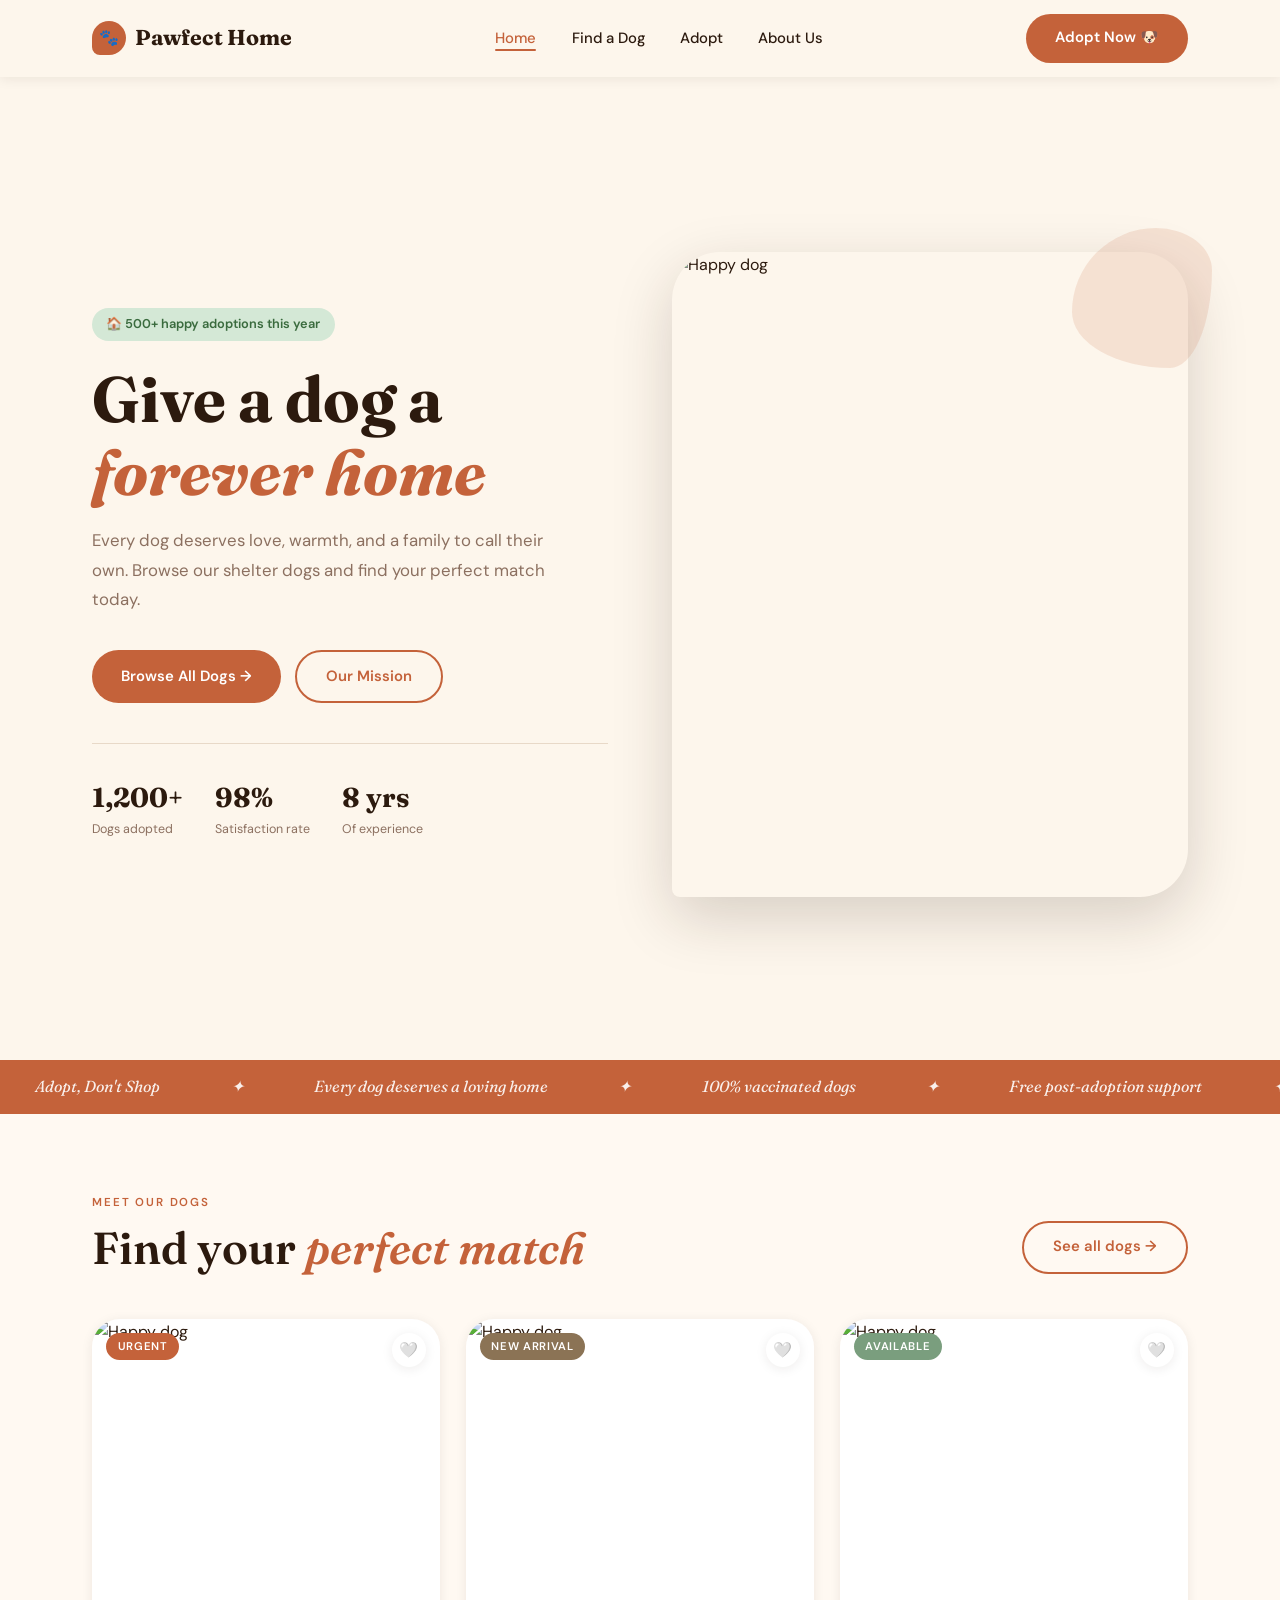
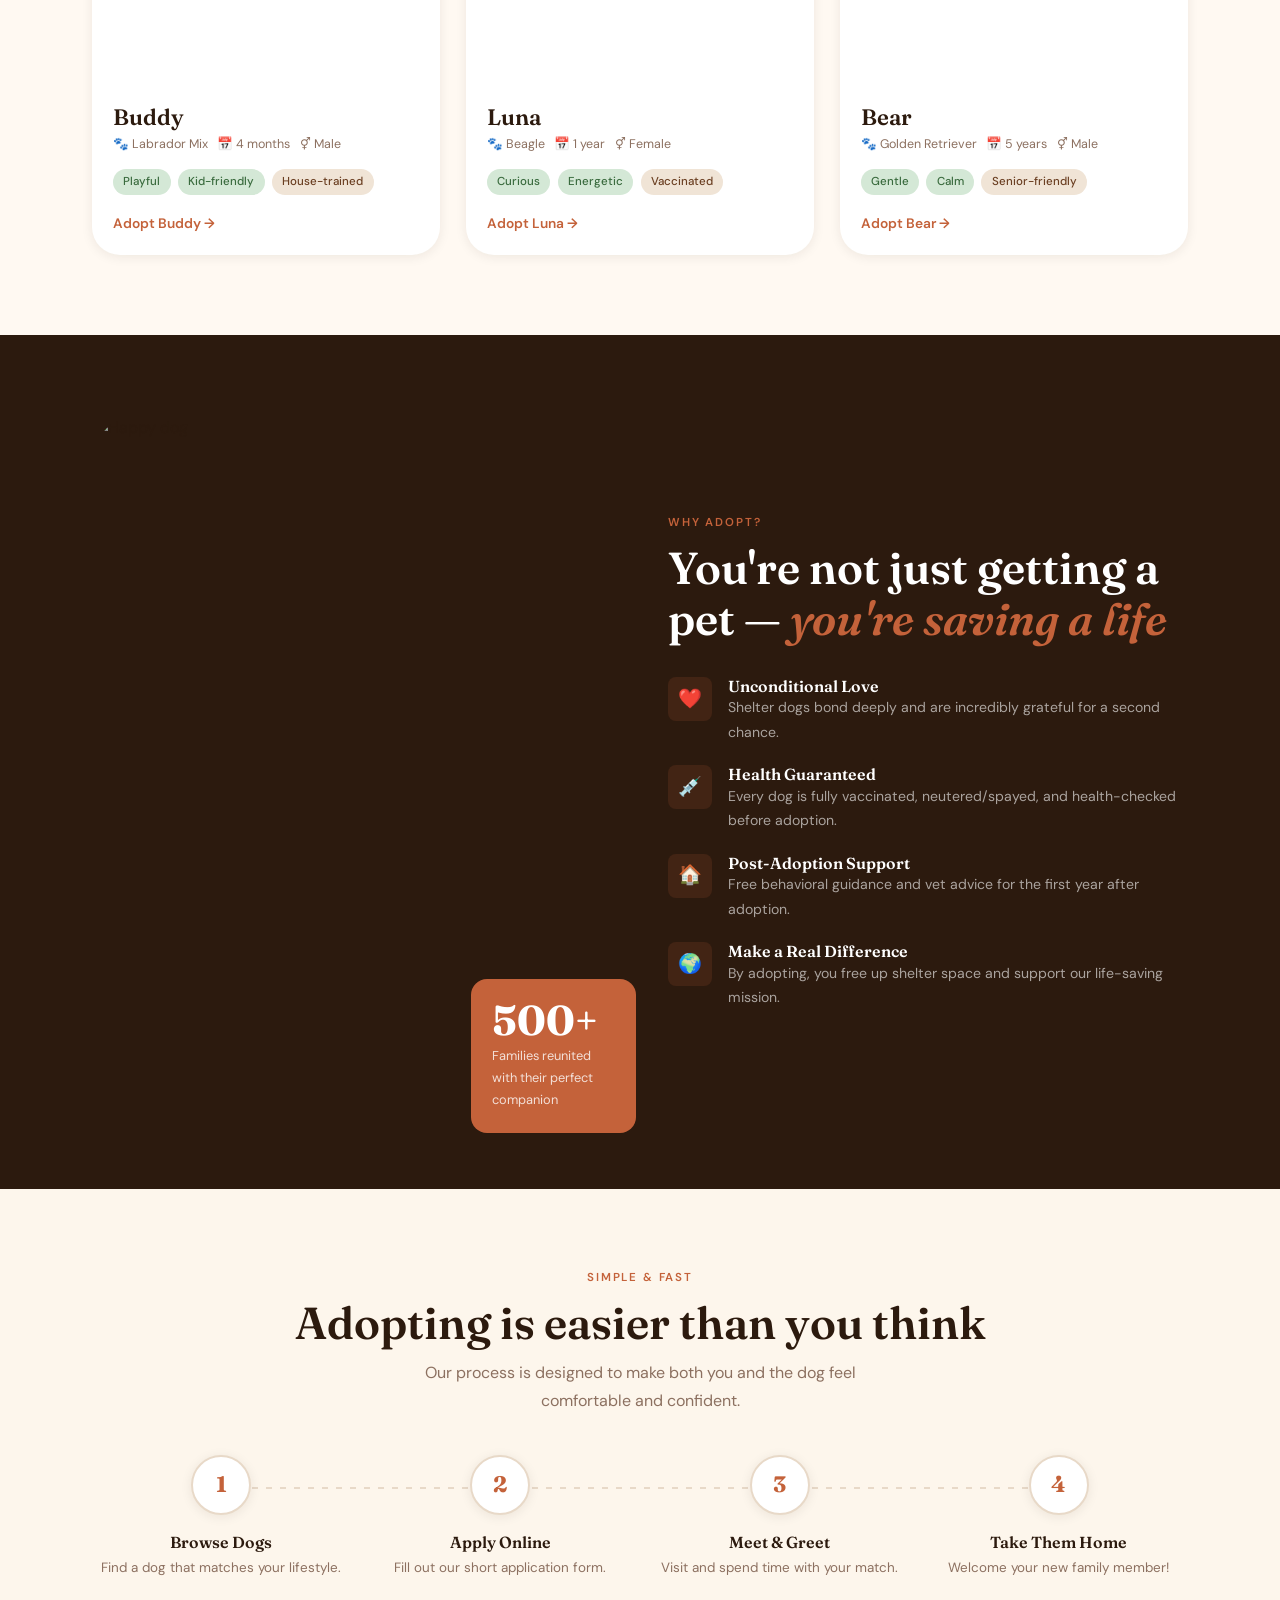
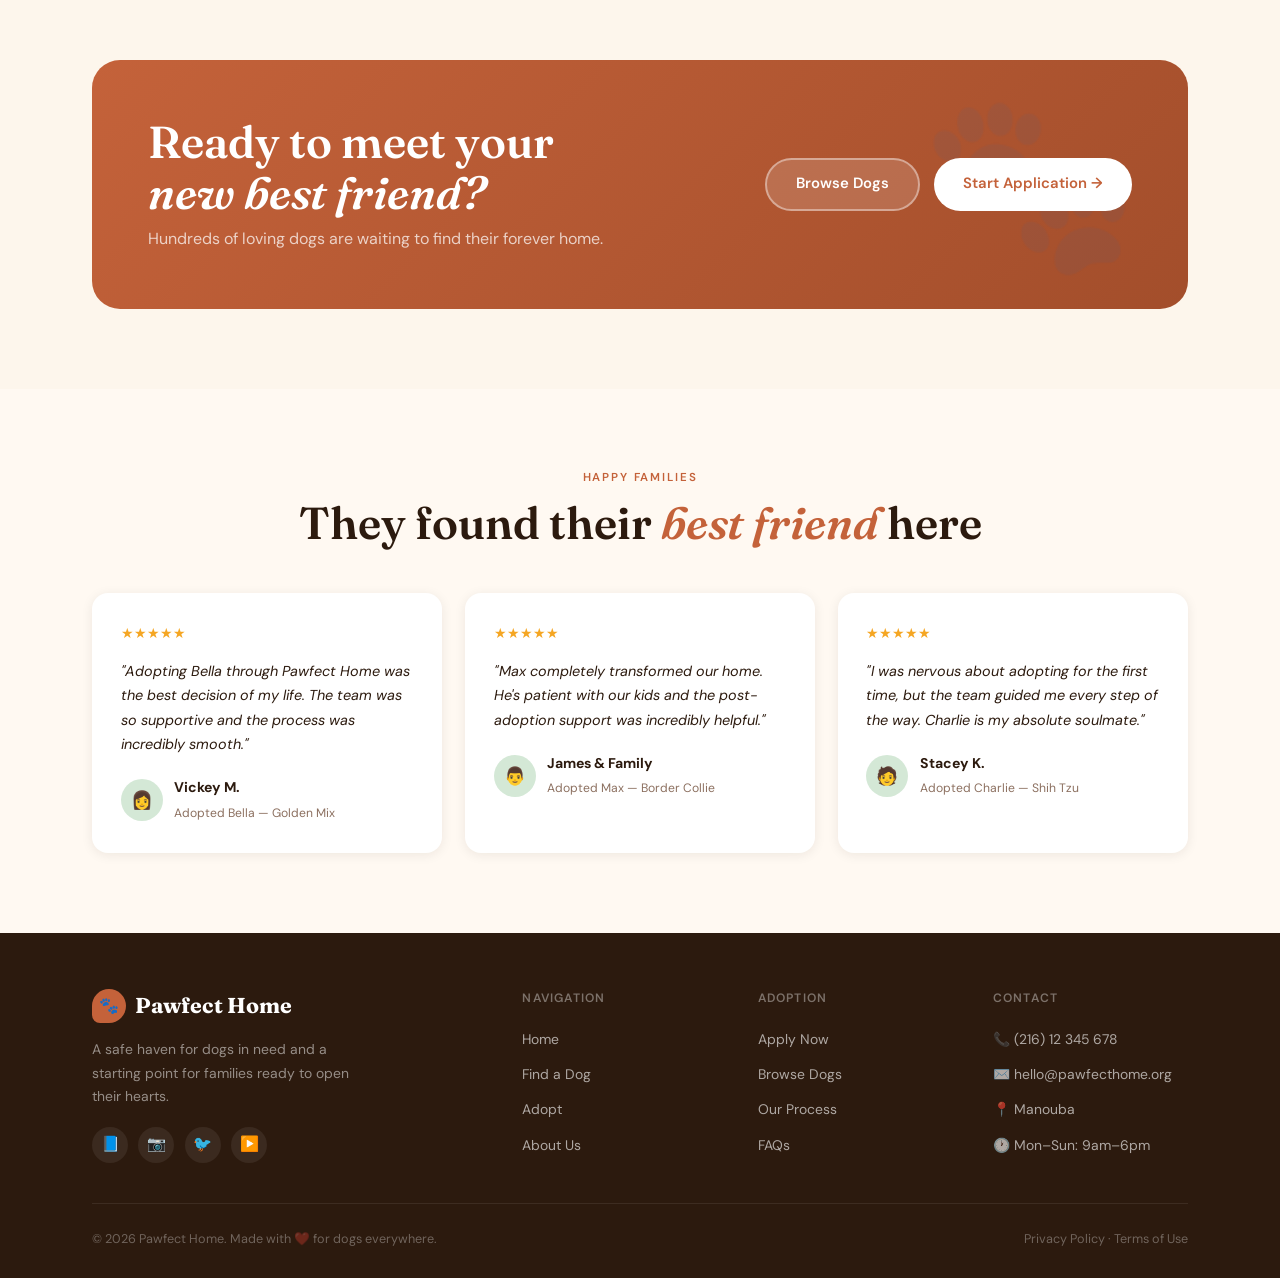
==== index.html @ 25f610da "Add files via upload" ====
<!DOCTYPE html>
<html lang="en">
<head>
  <meta charset="UTF-8"/>
  <meta name="viewport" content="width=device-width, initial-scale=1.0"/>
  <title>Pawfect Home — Dog Adoption</title>
  <link rel="stylesheet" href="styles.css"/>
</head>
<body>

  <nav class="navbar scrolled">
    <div class="container" style="display:flex;align-items:center;justify-content:space-between;">
      <a href="index.html" class="nav-logo"><span>🐾</span> Pawfect Home</a>
      <ul class="nav-links">
        <li><a href="index.html" class="active">Home</a></li>
        <li><a href="dogs.html">Find a Dog</a></li>
        <li><a href="adopt.html">Adopt</a></li>
        <li><a href="about.html">About Us</a></li>
      </ul>
      <a href="dogs.html" class="btn btn-primary">Adopt Now 🐶</a>
    </div>
  </nav>

  <section class="section" style="background:var(--cream);">
    <div class="container hero">
      <div>
        <span class="hero-badge">🏠 500+ happy adoptions this year</span>
        <h1 class="fade-up">Give a dog a<br><em>forever home</em></h1>
        <p class="fade-up delay-1">Every dog deserves love, warmth, and a family to call their own. Browse our shelter dogs and find your perfect match today.</p>
        <div class="hero-actions fade-up delay-2">
          <a href="dogs.html" class="btn btn-primary">Browse All Dogs →</a>
          <a href="about.html" class="btn btn-outline">Our Mission</a>
        </div>
        <div class="hero-stats fade-up delay-3">
          <div><div class="num">1,200+</div><div class="lbl">Dogs adopted</div></div>
          <div><div class="num">98%</div><div class="lbl">Satisfaction rate</div></div>
          <div><div class="num">8 yrs</div><div class="lbl">Of experience</div></div>
        </div>
      </div>

      <div class="hero-img fade-up delay-2">
        <div class="blob"></div>
        <div class="hero-img-main">
          <img src="images/herodog.jpg" alt="Happy dog">
        </div>
      </div>

    </div>
  </section>


  <div class="ticker">
    <div class="ticker-track">
      <span class="ticker-item">Adopt, Don't Shop</span><span class="ticker-item">✦</span>
      <span class="ticker-item">Every dog deserves a loving home</span><span class="ticker-item">✦</span>
      <span class="ticker-item">100% vaccinated dogs</span><span class="ticker-item">✦</span>
      <span class="ticker-item">Free post-adoption support</span><span class="ticker-item">✦</span>
      <span class="ticker-item">Save a life today</span><span class="ticker-item">✦</span>

      <span class="ticker-item">Adopt, Don't Shop</span><span class="ticker-item">✦</span>
      <span class="ticker-item">Every dog deserves a loving home</span><span class="ticker-item">✦</span>
      <span class="ticker-item">100% vaccinated dogs</span><span class="ticker-item">✦</span>
      <span class="ticker-item">Free post-adoption support</span><span class="ticker-item">✦</span>
      <span class="ticker-item">Save a life today</span><span class="ticker-item">✦</span>
    </div>
  </div>

  <section class="section" style="background:var(--white);">
    <div class="container">
      <div style="display:flex;align-items:flex-end;justify-content:space-between;margin-bottom:2.8rem;">
        <div>
          <span class="label">Meet our dogs</span>
          <h2>Find your <em style="color:var(--terra);font-style:italic;">perfect match</em></h2>
        </div>
        <a href="dogs.html" class="btn btn-outline">See all dogs →</a>
      </div>

      <div class="dog-grid">

        <div class="dog-card">
          <div class="dog-card-img">
            <img src="images/buddy.jpg" alt="Happy dog">
            <span class="dog-tag urgent">Urgent</span>
            <button class="heart" onclick="toggleHeart(this)">🤍</button>
          </div>
          <div class="dog-body">
            <h3>Buddy</h3>
            <div class="dog-meta"><span>🐾 Labrador Mix</span><span>📅 4 months</span><span>⚥ Male</span></div>
            <div class="pills"><span class="pill">Playful</span><span class="pill">Kid-friendly</span><span class="pill br">House-trained</span></div>
            <div class="dog-footer"><a href="adopt.html" class="dog-link">Adopt Buddy →</a></div>
          </div>
        </div>

        <div class="dog-card">
          <div class="dog-card-img">
            <img src="images/luna.jpg" alt="Happy dog">
            <span class="dog-tag new">New Arrival</span>
            <button class="heart" onclick="toggleHeart(this)">🤍</button>
          </div>
          <div class="dog-body">
            <h3>Luna</h3>
            <div class="dog-meta"><span>🐾 Beagle</span><span>📅 1 year</span><span>⚥ Female</span></div>
            <div class="pills"><span class="pill">Curious</span><span class="pill">Energetic</span><span class="pill br">Vaccinated</span></div>
            <div class="dog-footer"><a href="adopt.html" class="dog-link">Adopt Luna →</a></div>
          </div>
        </div>


        <div class="dog-card">
          <div class="dog-card-img">
            <img src="images/bear.jpg" alt="Happy dog">
            <span class="dog-tag">Available</span>
            <button class="heart" onclick="toggleHeart(this)">🤍</button>
          </div>
          <div class="dog-body">
            <h3>Bear</h3>
            <div class="dog-meta"><span>🐾 Golden Retriever</span><span>📅 5 years</span><span>⚥ Male</span></div>
            <div class="pills"><span class="pill">Gentle</span><span class="pill">Calm</span><span class="pill br">Senior-friendly</span></div>
            <div class="dog-footer"><a href="adopt.html" class="dog-link">Adopt Bear →</a></div>
          </div>
        </div>

      </div>
    </div>
  </section>

  <section class="section why-section">
    <div class="container">
      <div class="why-grid">
        <div style="position:relative;">
          <div class="why-img-wrap">
            <img src="images/happydogwithowner.jpg" alt="Happy dog">
          </div>
          <div class="why-accent">
            <div class="big">500+</div>
            <p>Families reunited with their perfect companion</p>
          </div>
        </div>

        <div>
          <span class="label">Why adopt?</span>
          <h2>You're not just getting a pet — <em>you're saving a life</em></h2>
          <div class="why-list">
            <div class="why-item"><div class="why-icon">❤️</div><div><h4>Unconditional Love</h4><p>Shelter dogs bond deeply and are incredibly grateful for a second chance.</p></div></div>
            <div class="why-item"><div class="why-icon">💉</div><div><h4>Health Guaranteed</h4><p>Every dog is fully vaccinated, neutered/spayed, and health-checked before adoption.</p></div></div>
            <div class="why-item"><div class="why-icon">🏠</div><div><h4>Post-Adoption Support</h4><p>Free behavioral guidance and vet advice for the first year after adoption.</p></div></div>
            <div class="why-item"><div class="why-icon">🌍</div><div><h4>Make a Real Difference</h4><p>By adopting, you free up shelter space and support our life-saving mission.</p></div></div>
          </div>
        </div>
      </div>
    </div>
  </section>

  <section class="section" style="background:var(--cream);">
    <div class="container">
      <div class="text-center" style="margin-bottom:.5rem;">
        <span class="label">Simple & fast</span>
        <h2>Adopting is easier than you think</h2>
        <p style="max-width:460px;margin:.7rem auto 0;">Our process is designed to make both you and the dog feel comfortable and confident.</p>
      </div>
      <div class="process-grid">
        <div class="process-step"><div class="step-num">1</div><h4>Browse Dogs</h4><p>Find a dog that matches your lifestyle.</p></div>
        <div class="process-step"><div class="step-num">2</div><h4>Apply Online</h4><p>Fill out our short application form.</p></div>
        <div class="process-step"><div class="step-num">3</div><h4>Meet & Greet</h4><p>Visit and spend time with your match.</p></div>
        <div class="process-step"><div class="step-num">4</div><h4>Take Them Home</h4><p>Welcome your new family member!</p></div>
      </div>
    </div>
  </section>

  <div class="cta-wrap">
    <div class="container">
      <div class="cta-banner">
        <div>
          <h2>Ready to meet your <span style="font-style:italic;">new best friend?</span></h2>
          <p>Hundreds of loving dogs are waiting to find their forever home.</p>
        </div>
        <div class="cta-actions">
          <a href="dogs.html" class="btn btn-ghost">Browse Dogs</a>
          <a href="adopt.html" class="btn btn-white" style="position: relative; z-index: 10;">Start Application →</a>
        </div>
      </div>
    </div>
  </div>

  <section class="section" style="background:var(--white);">
    <div class="container">
      <div class="text-center" style="margin-bottom:.5rem;">
        <span class="label">Happy families</span>
        <h2>They found their <em style="color:var(--terra);font-style:italic;">best friend</em> here</h2>
      </div>
      <div class="testi-grid">
        <div class="testi-card">
          <div class="stars">★★★★★</div>
          <p>"Adopting Bella through Pawfect Home was the best decision of my life. The team was so supportive and the process was incredibly smooth."</p>
          <div class="reviewer"><div class="av">👩</div><div><strong>Vickey M.</strong><span>Adopted Bella — Golden Mix</span></div></div>
        </div>
        <div class="testi-card">
          <div class="stars">★★★★★</div>
          <p>"Max completely transformed our home. He's patient with our kids and the post-adoption support was incredibly helpful."</p>
          <div class="reviewer"><div class="av">👨</div><div><strong>James & Family</strong><span>Adopted Max — Border Collie</span></div></div>
        </div>
        <div class="testi-card">
          <div class="stars">★★★★★</div>
          <p>"I was nervous about adopting for the first time, but the team guided me every step of the way. Charlie is my absolute soulmate."</p>
          <div class="reviewer"><div class="av">🧑</div><div><strong>Stacey K.</strong><span>Adopted Charlie — Shih Tzu</span></div></div>
        </div>
      </div>
    </div>
  </section>

  <footer>
    <div class="container">
      <div class="footer-grid">
        <div class="footer-brand">
          <a href="index.html" class="nav-logo" style="color:#fff;"><span>🐾</span> Pawfect Home</a>
          <p>A safe haven for dogs in need and a starting point for families ready to open their hearts.</p>
          <div class="socials"><div class="soc">📘</div><div class="soc">📷</div><div class="soc">🐦</div><div class="soc">▶️</div></div>
        </div>
        <div class="footer-col"><h5>Navigation</h5><ul><li><a href="index.html">Home</a></li><li><a href="dogs.html">Find a Dog</a></li><li><a href="adopt.html">Adopt</a></li><li><a href="about.html">About Us</a></li></ul></div>
        <div class="footer-col"><h5>Adoption</h5><ul><li><a href="adopt.html">Apply Now</a></li><li><a href="dogs.html">Browse Dogs</a></li><li><a href="#">Our Process</a></li><li><a href="#">FAQs</a></li></ul></div>
        <div class="footer-col"><h5>Contact</h5><ul><li><a href="#">📞 (216) 12 345 678</a></li><li><a href="#">✉️ hello@pawfecthome.org</a></li><li><a href="#">📍 Manouba</a></li><li><a href="#">🕐 Mon–Sun: 9am–6pm</a></li></ul></div>
      </div>
      <div class="footer-bottom">
        <p>© 2026 Pawfect Home. Made with ❤️ for dogs everywhere.</p>
        <p><a href="#">Privacy Policy</a> · <a href="#">Terms of Use</a></p>
      </div>
    </div>
  </footer>

  <script>
    function toggleHeart(b) { b.classList.toggle('on'); b.textContent = b.classList.contains('on') ? '❤️' : '🤍'; }
  </script>
</body>
</html>
---- styles.css ----
@import url('https://fonts.googleapis.com/css2?family=Fraunces:ital,wght@0,600;0,700;1,400&family=DM+Sans:wght@400;500;600&display=swap');

:root {
  --cream: #FDF6EC; --white: #FFF9F2; --terra: #C4623A; --terra-d: #A34E2B;
  --sage: #7A9E7E; --sage-l: #D4E8D6; --ink: #2C1A0E; --muted: #8C7060;
  --border: #E8D9C8;
  --sh-sm: 0 2px 12px rgba(44,26,14,.08); --sh-md: 0 8px 32px rgba(44,26,14,.13);
  --r-sm: 8px; --r-md: 16px; --r-lg: 28px; --r-xl: 48px;
  --t: .3s cubic-bezier(.4,0,.2,1);
}

/* resets what browser imposes*/

*, *::before, *::after { box-sizing: border-box; margin: 0; padding: 0; }
html  { scroll-behavior: smooth; }
body  { font-family: 'DM Sans', sans-serif; background: var(--cream); color: var(--ink); line-height: 1.6; overflow-x: hidden; }
img   { display: block; width: 100%; height: 100%; object-fit: cover; }
a     { text-decoration: none; color: inherit; }
ul    { list-style: none; }
h1, h2, h3, h4 { font-family: 'Fraunces', serif; line-height: 1.15; }
h1 { font-size: clamp(2.2rem, 5vw, 4.5rem); font-weight: 700; }
h2 { font-size: clamp(1.7rem, 3.5vw, 2.8rem); font-weight: 600; }
h3 { font-size: 1.4rem; font-weight: 600; }
h4 { font-size: 1rem; font-weight: 600; }
p  { color: var(--muted); line-height: 1.75; }

.container   { max-width: 1160px; margin: 0 auto; padding: 0 2rem; }
.section     { padding: 5rem 0; }
.text-center { text-align: center; }
.label {
  display: block; font-size: .72rem; font-weight: 600; letter-spacing: .16em;
  text-transform: uppercase; color: var(--terra); margin-bottom: .6rem;
}

.btn {
  display: inline-flex; align-items: center; gap: .45rem; padding: .8rem 1.8rem;
  border-radius: 100px; font-family: 'DM Sans', sans-serif; font-weight: 600;
  font-size: .93rem; cursor: pointer; border: none; transition: var(--t);
}
.btn-primary { background: var(--terra); color: #fff; }
.btn-primary:hover { background: var(--terra-d); transform: translateY(-2px); box-shadow: 0 8px 20px rgba(196,98,58,.3); }
.btn-outline { background: transparent; color: var(--terra); border: 2px solid var(--terra); }
.btn-outline:hover { background: var(--terra); color: #fff; transform: translateY(-2px); }
.btn-ghost { background: rgba(255,255,255,.15); color: #fff; border: 2px solid rgba(255,255,255,.4); }
.btn-ghost:hover { background: rgba(255,255,255,.28); transform: translateY(-2px); }
.btn-white { background: #fff; color: var(--terra); }
.btn-white:hover { background: var(--cream); transform: translateY(-2px); }


.navbar { position: fixed; top: 0; left: 0; right: 0; z-index: 100; padding: 1.1rem 0; transition: var(--t); }
.navbar.scrolled { background: rgba(253,246,236,.93); backdrop-filter: blur(18px); box-shadow: var(--sh-sm); padding: .85rem 0; }
.navbar .container { display: flex; align-items: center; justify-content: space-between; }
.nav-logo { display: flex; align-items: center; gap: .55rem; font-family: 'Fraunces', serif; font-weight: 700; font-size: 1.35rem; }
.nav-logo span { width: 34px; height: 34px; background: var(--terra); border-radius: 50% 50% 50% 8px; display: grid; place-items: center; font-size: 1rem; }
.nav-links { display: flex; gap: 2.2rem; }
.nav-links a { font-weight: 500; font-size: .93rem; position: relative; transition: color var(--t); }
.nav-links a::after { content: ''; position: absolute; bottom: -3px; left: 0; width: 0; height: 2px; background: var(--terra); transition: width var(--t); border-radius: 2px; }
.nav-links a:hover, .nav-links a.active { color: var(--terra); }
.nav-links a:hover::after, .nav-links a.active::after { width: 100%; }


.photo {
  background: linear-gradient(135deg, #e8d4b8, #b58b5a);
  display: flex; flex-direction: column; align-items: center; justify-content: center;
  gap: .4rem; color: rgba(255,255,255,.7); font-size: .82rem; text-align: center; padding: 1rem;
}
.photo span { font-size: 2.5rem; }

.hero { min-height: 100vh; display: grid; grid-template-columns: 1fr 1fr; align-items: center; gap: 4rem; padding-top: 5.5rem; }
.hero-badge { display: inline-flex; align-items: center; gap: .45rem; background: var(--sage-l); color: #3a6b3e; padding: .38rem .9rem; border-radius: 100px; font-size: .8rem; font-weight: 600; margin-bottom: 1.3rem; }
.hero h1 { color: var(--ink); margin-bottom: 1.1rem; }
.hero h1 em { font-style: italic; color: var(--terra); }
.hero > div > p { font-size: 1.05rem; max-width: 460px; margin-bottom: 2.2rem; }
.hero-actions { display: flex; gap: .9rem; flex-wrap: wrap; margin-bottom: 2.5rem; }
.hero-stats { display: flex; gap: 2rem; padding-top: 2rem; border-top: 1px solid var(--border); }
.hero-stats div .num { font-family: 'Fraunces', serif; font-size: 1.7rem; font-weight: 700; color: var(--ink); }
.hero-stats div .lbl { font-size: .78rem; color: var(--muted); }

.hero-img { position: relative; }
.hero-img-main { border-radius: var(--r-xl) var(--r-xl) var(--r-xl) var(--r-sm); overflow: hidden; aspect-ratio: 4/5; box-shadow: 0 20px 60px rgba(44,26,14,.18); }
.hero-float {
  position: absolute; bottom: 2rem; left: -2rem; background: #fff;
  border-radius: var(--r-md); padding: .9rem 1.1rem; box-shadow: var(--sh-md);
  display: flex; align-items: center; gap: .7rem; max-width: 210px;
  animation: float 4s ease-in-out infinite;
}
.hero-float .avatar { width: 44px; height: 44px; border-radius: 50%; overflow: hidden; flex-shrink: 0; }
.hero-float strong { font-size: .84rem; color: var(--ink); display: block; }
.hero-float p { font-size: .74rem; margin: 0; }
.blob { position: absolute; top: -1.5rem; right: -1.5rem; width: 140px; height: 140px; background: var(--terra); border-radius: 60% 40% 30% 70%/60% 30% 70% 40%; opacity: .14; z-index: 0; }


.ticker { background: var(--terra); padding: .9rem 0; overflow: hidden; }
.ticker-track { display: flex; animation: ticker 26s linear infinite; width: max-content; }
.ticker-item { font-family: 'Fraunces', serif; font-style: italic; font-size: 1rem; padding: 0 2.2rem; color: rgba(255,255,255,.9); white-space: nowrap; }


.dog-grid { display: grid; grid-template-columns: repeat(auto-fill, minmax(270px, 1fr)); gap: 1.6rem; }
.dog-card { background: #fff; border-radius: var(--r-lg); overflow: hidden; box-shadow: var(--sh-sm); transition: var(--t); }
.dog-card:hover { transform: translateY(-5px); box-shadow: var(--sh-md); }
.dog-card-img { position: relative; aspect-ratio: 1/1.05; overflow: hidden; }
.dog-card-img img, .dog-card-img .photo { transition: transform .5s ease; }
.dog-card:hover .dog-card-img img,
.dog-card:hover .dog-card-img .photo { transform: scale(1.05); }
.dog-tag { position: absolute; top: .9rem; left: .9rem; background: var(--sage); color: #fff; font-size: .7rem; font-weight: 600; letter-spacing: .06em; text-transform: uppercase; padding: .28rem .7rem; border-radius: 100px; }
.dog-tag.urgent { background: var(--terra); }
.dog-tag.new    { background: #8B7355; }
.heart { position: absolute; top: .9rem; right: .9rem; width: 34px; height: 34px; background: #fff; border: none; border-radius: 50%; cursor: pointer; font-size: .95rem; box-shadow: var(--sh-sm); transition: var(--t); }
.heart:hover { transform: scale(1.15); }
.heart.on { background: #ffe0e0; }
.dog-body { padding: 1.3rem; }
.dog-body h3 { margin-bottom: .25rem; }
.dog-meta { display: flex; gap: .6rem; flex-wrap: wrap; margin-bottom: .9rem; }
.dog-meta span { font-size: .78rem; color: var(--muted); }
.pills { display: flex; gap: .45rem; flex-wrap: wrap; margin-bottom: 1.1rem; }
.pill { background: var(--sage-l); color: #3a6b3e; font-size: .72rem; font-weight: 500; padding: .22rem .65rem; border-radius: 100px; }
.pill.br { background: #f0e4d6; color: #6B3F22; }
.dog-footer { display: flex; align-items: center; justify-content: space-between; }
.dog-link { font-weight: 600; font-size: .86rem; color: var(--terra); transition: letter-spacing var(--t); }
.dog-card:hover .dog-link { letter-spacing: .02em; }


.why-section { background: var(--ink); }
.why-section h2, .why-section h4 { color: #fff; }
.why-section h2 em { font-style: italic; color: var(--terra); }
.why-grid { display: grid; grid-template-columns: 1fr 1fr; gap: 3.5rem; align-items: center; }
.why-img-wrap { border-radius: var(--r-xl) var(--r-sm) var(--r-xl) var(--r-xl); overflow: hidden; aspect-ratio: 3/4; position: relative; }
.why-accent { position: absolute; bottom: -1.5rem; right: -1.5rem; background: var(--terra); color: #fff; border-radius: var(--r-md); padding: 1.3rem; width: 165px; }
.why-accent .big { font-family: 'Fraunces', serif; font-size: 2.6rem; font-weight: 700; line-height: 1; }
.why-accent p { color: rgba(255,255,255,.8); font-size: .8rem; margin-top: .2rem; }
.why-list { display: flex; flex-direction: column; gap: 1.3rem; margin-top: 2rem; }
.why-item { display: flex; gap: 1rem; }
.why-icon { width: 44px; height: 44px; background: rgba(196,98,58,.15); border-radius: var(--r-sm); flex-shrink: 0; display: grid; place-items: center; font-size: 1.2rem; }
.why-item p { font-size: .88rem; color: rgba(255,255,255,.6); }


.process-grid { display: grid; grid-template-columns: repeat(4,1fr); gap: 1.3rem; margin-top: 2.5rem; position: relative; }
.process-grid::before { content: ''; position: absolute; top: 2rem; left: 12%; right: 12%; height: 2px; background: repeating-linear-gradient(90deg, var(--border) 0, var(--border) 6px, transparent 6px, transparent 14px); }
.process-step { text-align: center; position: relative; z-index: 1; }
.step-num { width: 60px; height: 60px; border-radius: 50%; background: #fff; border: 2px solid var(--border); display: grid; place-items: center; font-family: 'Fraunces', serif; font-size: 1.4rem; font-weight: 700; color: var(--terra); margin: 0 auto 1.1rem; box-shadow: var(--sh-sm); transition: var(--t); }
.process-step:hover .step-num { background: var(--terra); color: #fff; border-color: var(--terra); transform: scale(1.08); }
.process-step h4 { margin-bottom: .3rem; }
.process-step p  { font-size: .84rem; }

.cta-wrap { padding: 0 0 5rem; }
.cta-banner { background: linear-gradient(135deg, var(--terra), var(--terra-d)); border-radius: var(--r-lg); padding: 3.5rem; display: flex; align-items: center; justify-content: space-between; gap: 2rem; position: relative; overflow: hidden; }
.cta-banner::before { content: '🐾'; position: absolute; font-size: 11rem; opacity: .07; right: 3rem; top: 50%; transform: translateY(-50%); }
.cta-banner h2 { color: #fff; max-width: 460px; }
.cta-banner p  { color: rgba(255,255,255,.72); margin-top: .4rem; }
.cta-actions   { display: flex; gap: .9rem; flex-shrink: 0; flex-wrap: wrap; }

.testi-grid { display: grid; grid-template-columns: repeat(3,1fr); gap: 1.4rem; margin-top: 2.8rem; }
.testi-card { background: #fff; border-radius: var(--r-md); padding: 1.8rem; box-shadow: var(--sh-sm); transition: var(--t); }
.testi-card:hover { transform: translateY(-4px); box-shadow: var(--sh-md); }
.stars { color: #F5A623; font-size: .88rem; margin-bottom: .9rem; }
.testi-card > p { font-style: italic; color: var(--ink); font-size: .9rem; line-height: 1.7; margin-bottom: 1.2rem; }
.reviewer { display: flex; align-items: center; gap: .7rem; }
.reviewer .av { width: 42px; height: 42px; border-radius: 50%; overflow: hidden; flex-shrink: 0; background: var(--sage-l); display: grid; place-items: center; font-size: 1.1rem; }
.reviewer strong { font-size: .88rem; display: block; }
.reviewer span   { font-size: .76rem; color: var(--muted); }

.page-hero { padding: 8.5rem 0 3.5rem; background: var(--ink); text-align: center; position: relative; overflow: hidden; }
.page-hero::before { content: ''; position: absolute; inset: 0; background: radial-gradient(ellipse at 60% 50%, rgba(196,98,58,.22) 0%, transparent 70%); }
.page-hero h1    { color: #fff; position: relative; z-index: 1; }
.page-hero h1 em { color: var(--terra); font-style: italic; }
.page-hero p     { color: rgba(255,255,255,.6); max-width: 500px; margin: .9rem auto 0; position: relative; z-index: 1; }

.filters-bar { background: #fff; border-bottom: 1px solid var(--border); padding: 1.1rem 0; position: sticky; top: 70px; z-index: 99; box-shadow: var(--sh-sm); }
.filters-inner { display: flex; gap: 1rem; align-items: center; flex-wrap: wrap; }
.filter-tabs { display: flex; gap: .35rem; background: var(--cream); border-radius: 100px; padding: .25rem; }
.f-tab { padding: .38rem 1rem; border-radius: 100px; font-size: .81rem; font-weight: 500; cursor: pointer; border: none; background: none; color: var(--muted); font-family: 'DM Sans', sans-serif; transition: var(--t); }
.f-tab.active { background: #fff; color: var(--ink); font-weight: 600; box-shadow: var(--sh-sm); }
.filter-select {
  padding: .45rem 1.4rem .45rem .9rem; border: 1.5px solid var(--border); border-radius: 100px;
  font-family: 'DM Sans', sans-serif; font-size: .83rem; color: var(--ink); background: var(--cream);
  cursor: pointer; appearance: none;
  background-image: url("data:image/svg+xml,%3Csvg xmlns='http://www.w3.org/2000/svg' width='10' height='6' viewBox='0 0 10 6'%3E%3Cpath d='M1 1l4 4 4-4' stroke='%238C7060' stroke-width='1.5' fill='none' stroke-linecap='round'/%3E%3C/svg%3E");
  background-repeat: no-repeat; background-position: right .55rem center; transition: border-color var(--t);
}
.filter-select:focus { outline: none; border-color: var(--terra); }
.count { margin-left: auto; font-size: .83rem; color: var(--muted); }

.adopt-hero { padding: 8.5rem 0 4.5rem; background: linear-gradient(135deg, var(--cream), #f4e6d5); position: relative; overflow: hidden; }
.adopt-hero::after { content: '🐾'; position: absolute; font-size: 18rem; opacity: .04; right: -2rem; top: 50%; transform: translateY(-50%); }
.adopt-hero h1 em { color: var(--terra); }
.adopt-hero p { max-width: 500px; font-size: 1.02rem; margin-top: .9rem; }
.adopt-layout { display: grid; grid-template-columns: 1fr 380px; gap: 3.5rem; padding: 3.5rem 0 5rem; align-items: start; }
.form-card { background: #fff; border-radius: var(--r-lg); padding: 2.2rem; box-shadow: var(--sh-md); position: sticky; top: 85px; }
.form-card h3 { margin-bottom: .2rem; }
.form-card > p { font-size: .86rem; margin-bottom: 1.5rem; }
.fg { margin-bottom: 1.1rem; }
.fg label { display: block; font-size: .81rem; font-weight: 600; color: var(--ink); margin-bottom: .4rem; }
.fg input, .fg select, .fg textarea { width: 100%; padding: .75rem .95rem; border: 1.5px solid var(--border); border-radius: var(--r-sm); font-family: 'DM Sans', sans-serif; font-size: .88rem; color: var(--ink); background: var(--cream); transition: border-color var(--t); }
.fg input:focus, .fg select:focus, .fg textarea:focus { outline: none; border-color: var(--terra); background: #fff; }
.fg textarea { resize: vertical; min-height: 95px; }
.fg-row { display: grid; grid-template-columns: 1fr 1fr; gap: .9rem; }
.submit { width: 100%; justify-content: center; margin-top: 1.3rem; padding: .95rem; font-size: .97rem; }
.req-list { display: flex; flex-direction: column; gap: 1rem; margin-top: 1.8rem; }
.req-item { display: flex; gap: .9rem; align-items: flex-start; padding: 1.1rem; background: #fff; border-radius: var(--r-md); border: 1px solid var(--border); transition: var(--t); }
.req-item:hover { border-color: var(--terra); box-shadow: var(--sh-sm); }
.req-icon { width: 40px; height: 40px; background: var(--sage-l); border-radius: var(--r-sm); flex-shrink: 0; display: grid; place-items: center; font-size: 1.1rem; }
.req-item h4 { margin-bottom: .15rem; }
.req-item p  { font-size: .83rem; }
.fee-box { background: var(--sage-l); border-radius: var(--r-md); padding: 1.3rem; border: 1px solid #b0d4b4; margin-top: 2rem; }
.fee-box h4 { color: #3a6b3e; margin-bottom: .3rem; }
.fee-box p  { font-size: .85rem; color: #3a6b3e; }


.about-hero { display: grid; grid-template-columns: 1fr 1fr; gap: 3.5rem; align-items: center; padding: 8.5rem 0 4.5rem; }
.about-hero h1 em { color: var(--terra); }
.about-hero p { font-size: 1.02rem; margin-top: .9rem; max-width: 450px; }
.about-imgs { display: grid; grid-template-columns: 1fr 1fr; gap: 1rem; }
.about-img { border-radius: var(--r-md); overflow: hidden; aspect-ratio: 3/4; }
.about-img:first-child { margin-top: 1.8rem; }
.stats-bar  { background: var(--terra); padding: 3rem 0; }
.stats-grid { display: grid; grid-template-columns: repeat(4,1fr); gap: 1.5rem; text-align: center; }
.stat-big { font-family: 'Fraunces', serif; font-size: 2.8rem; font-weight: 700; color: #fff; line-height: 1; }
.stats-grid p { color: rgba(255,255,255,.72); margin-top: .25rem; font-size: .88rem; }
.mission-grid { display: grid; grid-template-columns: 1fr 2fr; gap: 3.5rem; align-items: start; margin-bottom: 2.5rem; }
.mission-grid h2 em { font-style: italic; color: var(--terra); }
.values-grid { display: grid; grid-template-columns: 1fr 1fr; gap: 1.1rem; }
.val-card { background: #fff; border-radius: var(--r-md); padding: 1.4rem; border: 1px solid var(--border); transition: var(--t); }
.val-card:hover { border-color: var(--terra); transform: translateY(-3px); box-shadow: var(--sh-sm); }
.val-card .icon { font-size: 1.6rem; margin-bottom: .65rem; }
.val-card h4 { margin-bottom: .25rem; }
.val-card p  { font-size: .83rem; }
.team-grid { display: grid; grid-template-columns: repeat(3,1fr); gap: 1.6rem; margin-top: 2.8rem; }
.team-card { background: #fff; border-radius: var(--r-lg); overflow: hidden; box-shadow: var(--sh-sm); transition: var(--t); text-align: center; }
.team-card:hover { transform: translateY(-5px); box-shadow: var(--sh-md); }
.team-img { aspect-ratio: 1; overflow: hidden; }
.team-body { padding: 1.3rem; }
.team-body .role { font-size: .8rem; color: var(--terra); font-weight: 600; display: block; margin-bottom: .45rem; }
.team-body p { font-size: .83rem; }
.gallery { display: grid; grid-template-columns: repeat(3,1fr); gap: 1.1rem; margin-top: 2.5rem; }
.gallery-img { border-radius: var(--r-md); overflow: hidden; aspect-ratio: 4/3; }
.gallery-img.wide { grid-column: span 2; }

footer { background: var(--ink); color: #fff; padding: 3.5rem 0 1.8rem; }
.footer-grid { display: grid; grid-template-columns: 2fr 1fr 1fr 1fr; gap: 2.5rem; margin-bottom: 2.5rem; }
.footer-brand p { color: rgba(255,255,255,.5); font-size: .87rem; margin-top: .9rem; max-width: 260px; line-height: 1.7; }
.footer-col h5 { font-size: .76rem; font-weight: 600; letter-spacing: .1em; text-transform: uppercase; color: rgba(255,255,255,.38); margin-bottom: 1.1rem; }
.footer-col li a { color: rgba(255,255,255,.62); font-size: .87rem; transition: color var(--t); }
.footer-col li a:hover { color: var(--terra); }
.footer-col ul { display: flex; flex-direction: column; gap: .6rem; }
.socials { display: flex; gap: .65rem; margin-top: 1.1rem; }
.soc { width: 36px; height: 36px; background: rgba(255,255,255,.07); border-radius: 50%; display: grid; place-items: center; font-size: .95rem; cursor: pointer; transition: var(--t); }
.soc:hover { background: var(--terra); }
.footer-bottom { border-top: 1px solid rgba(255,255,255,.08); padding-top: 1.5rem; display: flex; justify-content: space-between; align-items: center; }
.footer-bottom p, .footer-bottom a { font-size: .79rem; color: rgba(255,255,255,.32); }
.footer-bottom a:hover { color: var(--terra); }


@keyframes float  { 0%,100%{transform:translateY(0)} 50%{transform:translateY(-9px)} }
@keyframes ticker { from{transform:translateX(0)} to{transform:translateX(-50%)} }
@keyframes fadeUp { from{opacity:0;transform:translateY(20px)} to{opacity:1;transform:translateY(0)} }
.fade-up  { animation: fadeUp .65s ease both; }
.delay-1  { animation-delay: .12s; }
.delay-2  { animation-delay: .24s; }
.delay-3  { animation-delay: .36s; }

@media (max-width: 1024px) {
  .hero, .about-hero { grid-template-columns: 1fr; text-align: center; }
  .hero-img, .about-imgs { display: none; }
  .hero > div > p, .hero-actions, .hero-stats { margin-inline: auto; justify-content: center; }
  .why-grid { grid-template-columns: 1fr; }
  .why-img-wrap { display: none; }
  .process-grid { grid-template-columns: repeat(2,1fr); }
  .process-grid::before { display: none; }
  .testi-grid { grid-template-columns: 1fr 1fr; }
  .footer-grid { grid-template-columns: 1fr 1fr; }
  .adopt-layout { grid-template-columns: 1fr; }
  .form-card { position: static; }
  .team-grid { grid-template-columns: 1fr 1fr; }
  .stats-grid { grid-template-columns: repeat(2,1fr); }
  .mission-grid { grid-template-columns: 1fr; }
}
@media (max-width: 768px) {
  .nav-links { display: none; }
  .cta-banner { flex-direction: column; text-align: center; padding: 2.5rem 1.8rem; }
  .cta-banner::before { display: none; }
  .cta-actions { justify-content: center; }
  .testi-grid, .values-grid, .team-grid, .footer-grid { grid-template-columns: 1fr; }
  .footer-bottom { flex-direction: column; gap: .8rem; text-align: center; }
  .fg-row { grid-template-columns: 1fr; }
}
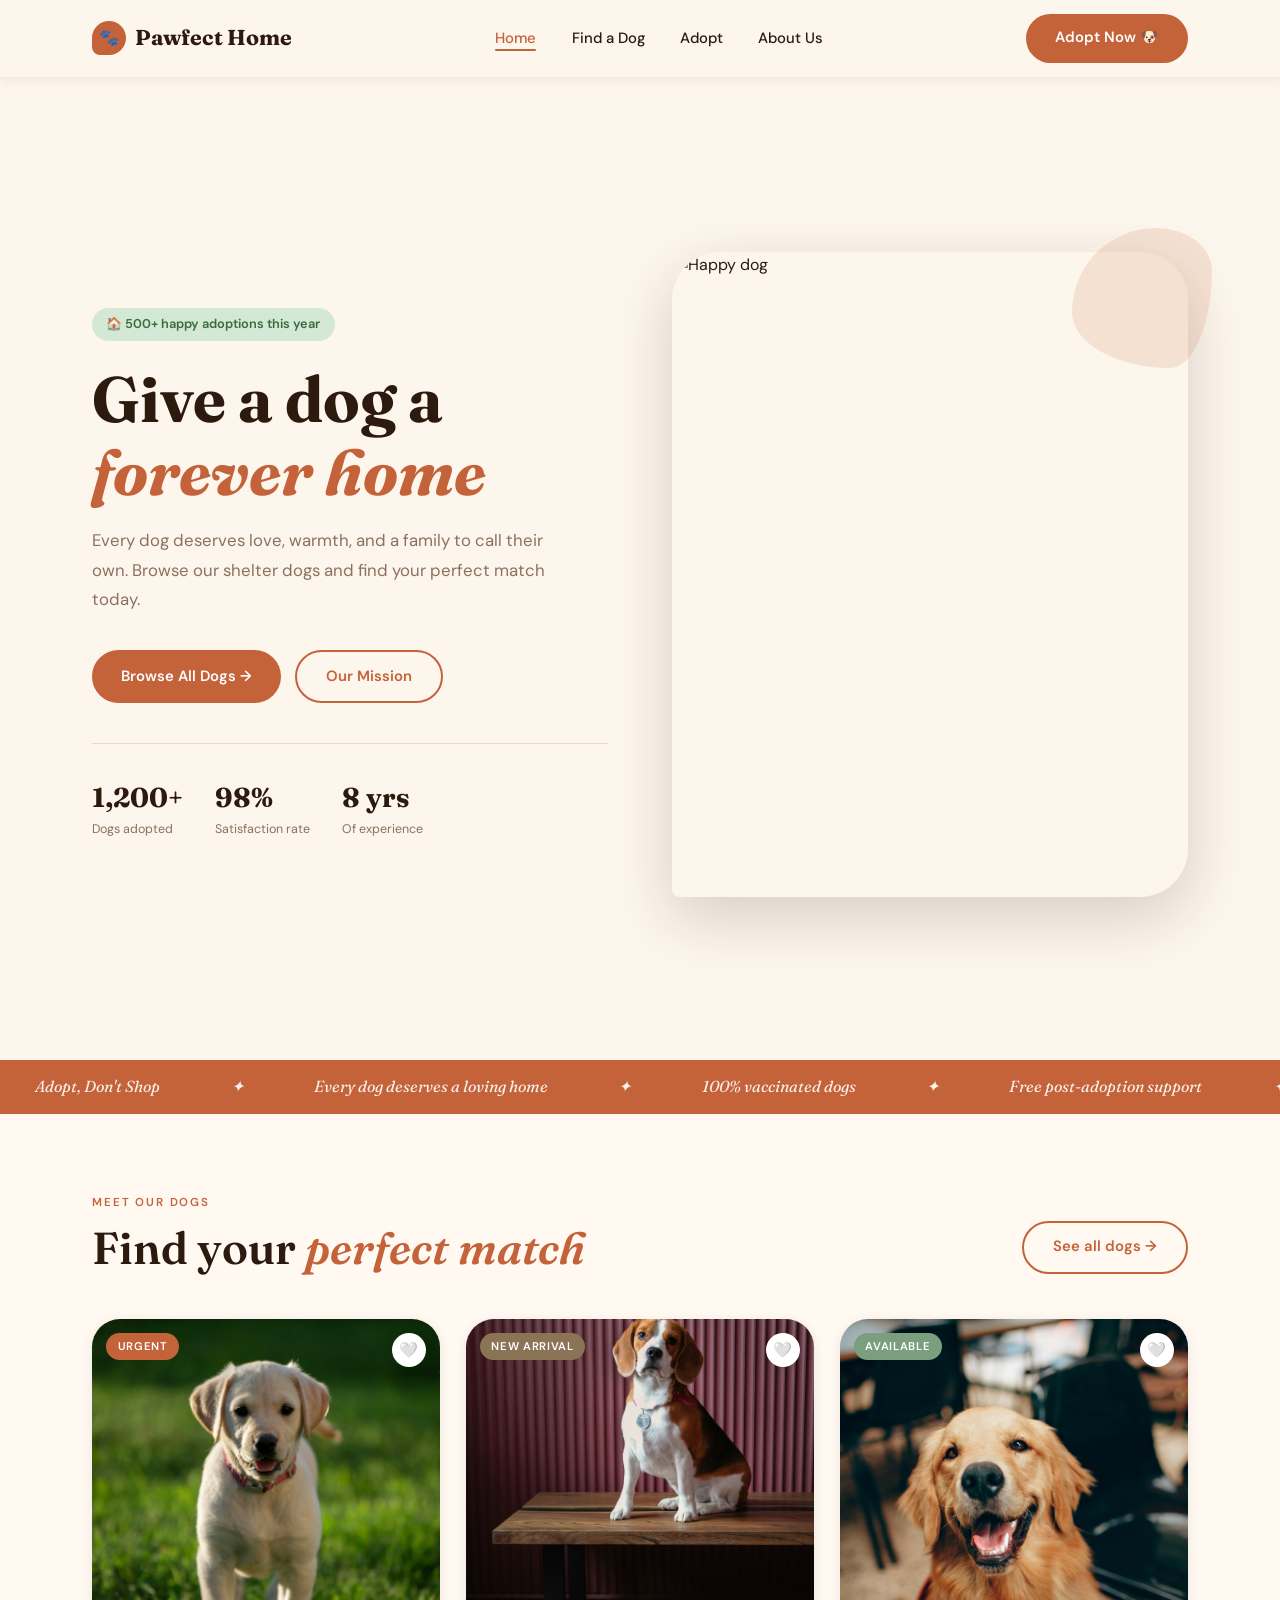
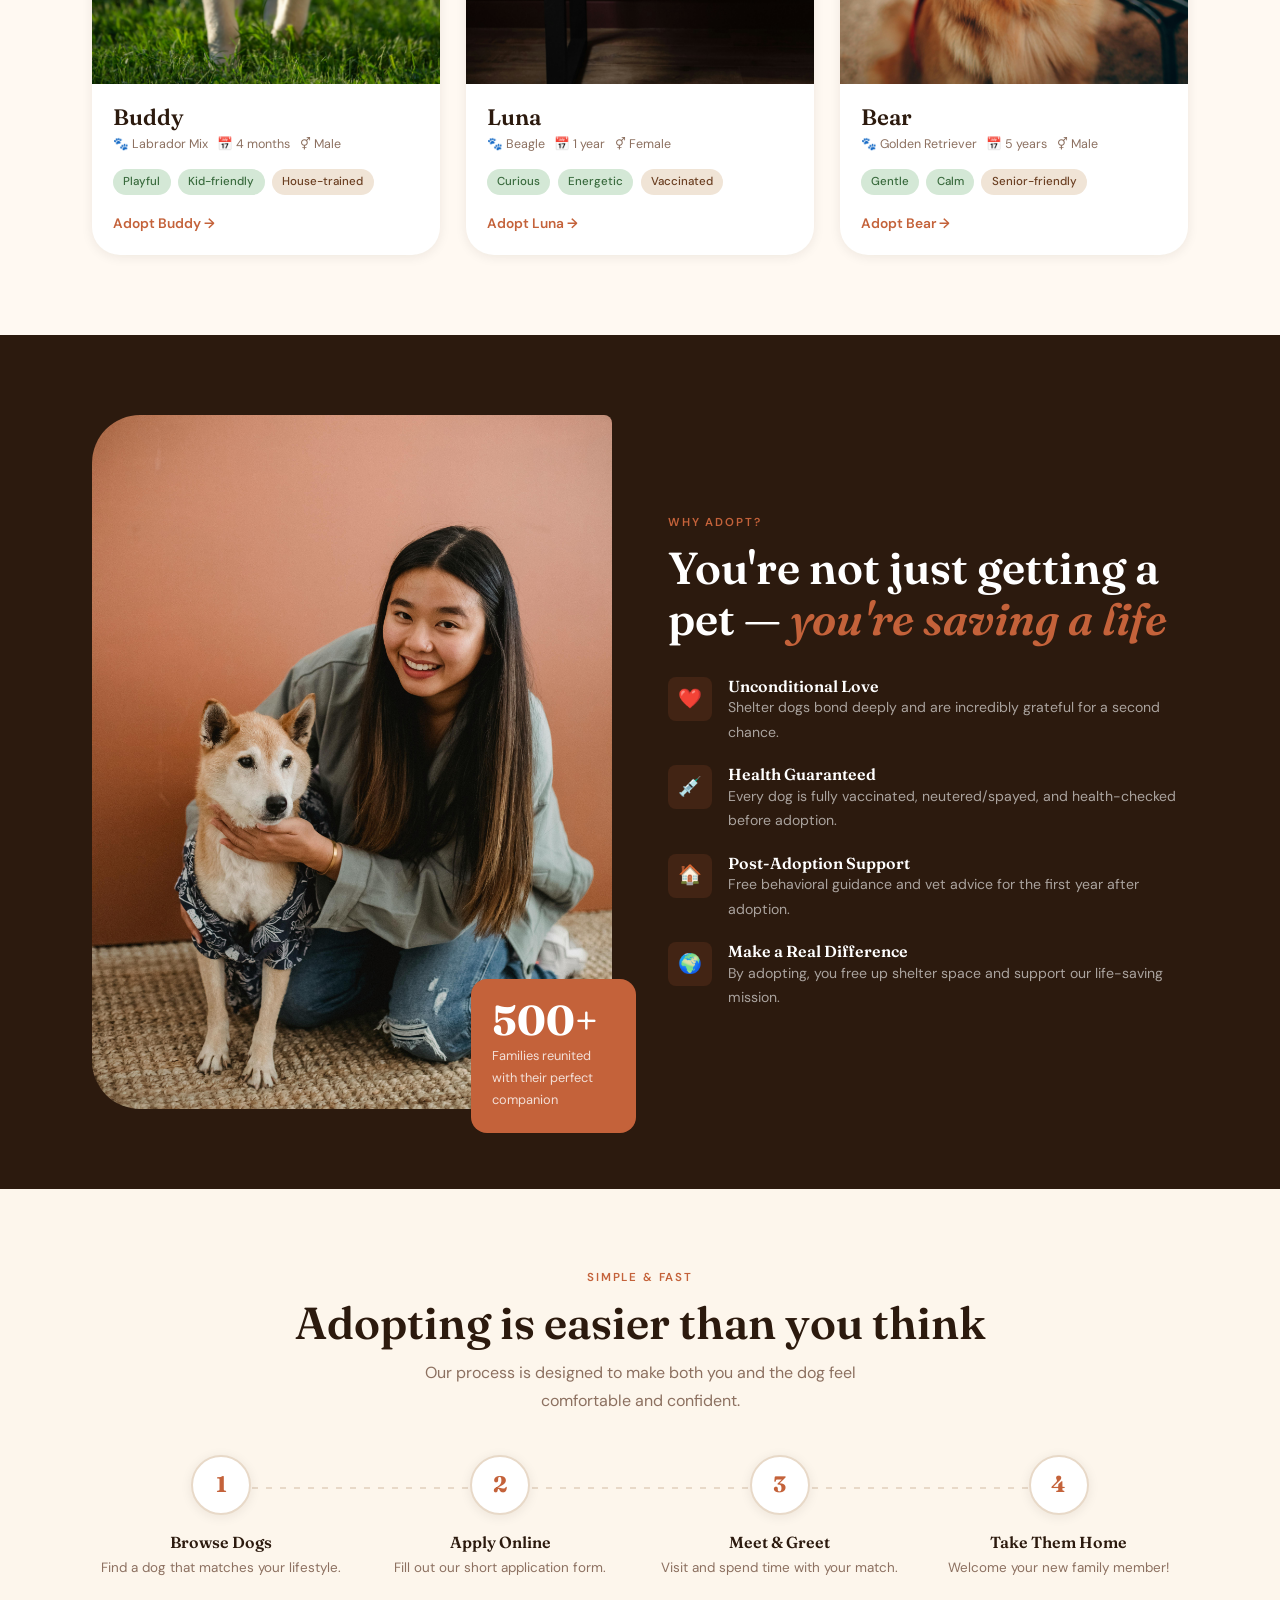
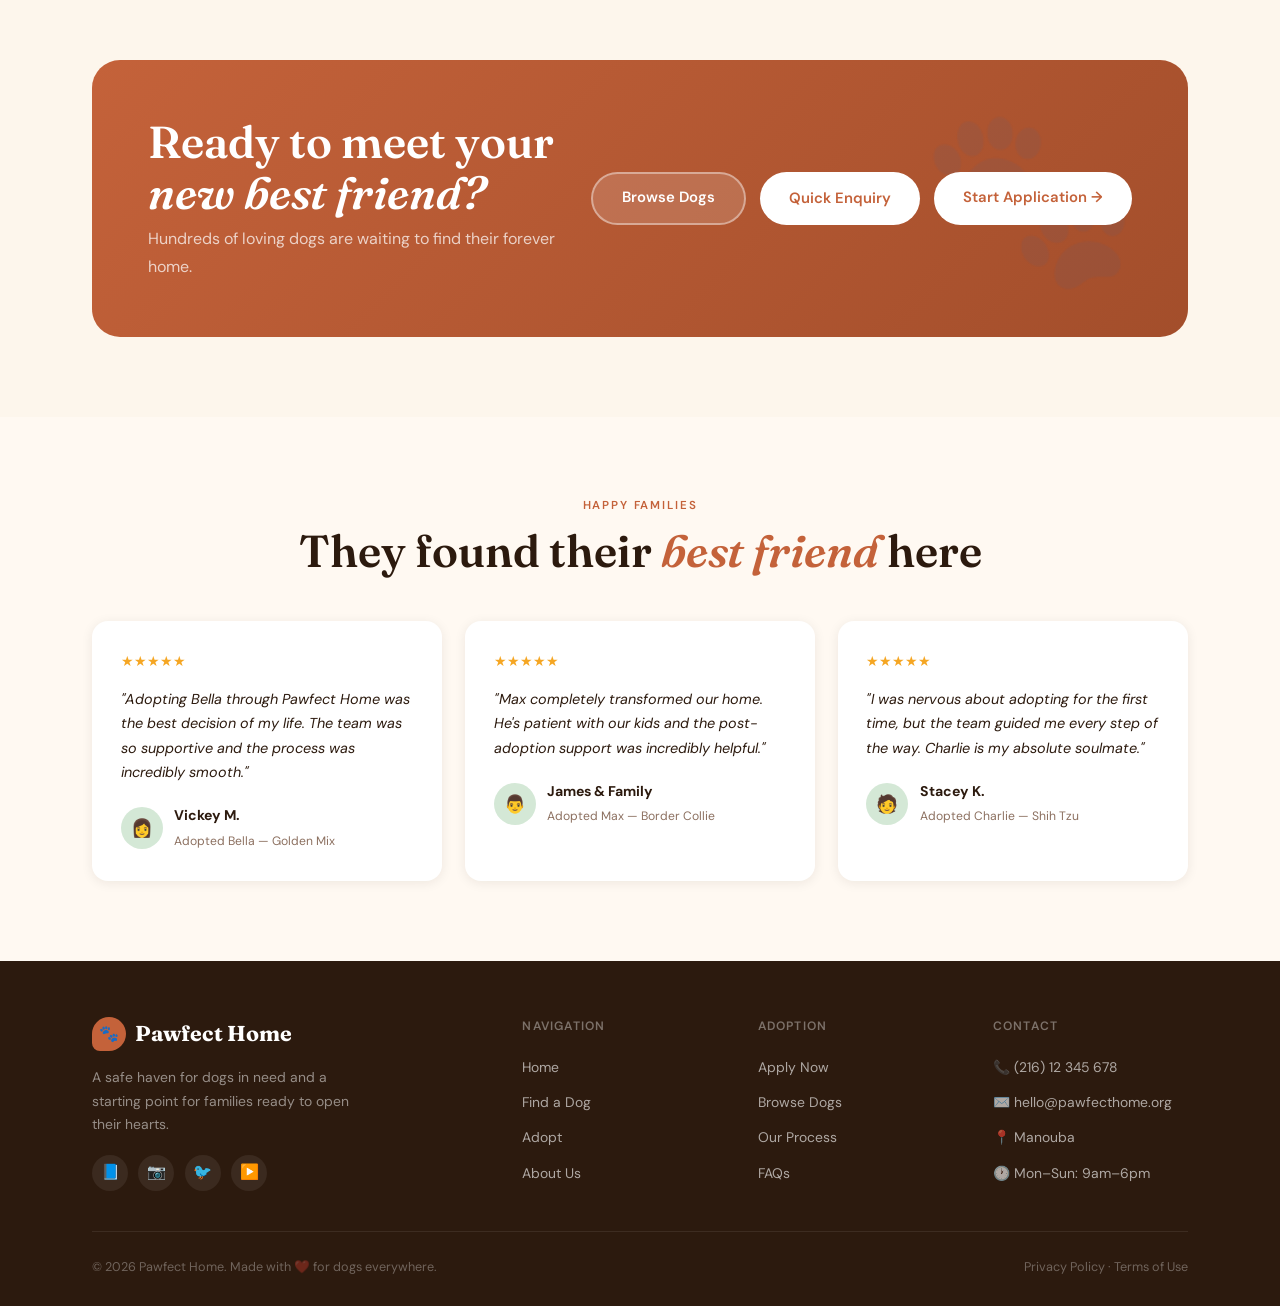
==== commit 8bd0cb36: "Add files via upload" ====
--- a/index.html
+++ b/index.html
@@ -176,6 +176,7 @@
         </div>
         <div class="cta-actions">
           <a href="dogs.html" class="btn btn-ghost">Browse Dogs</a>
+          <button onclick="quickEnquiry()" class="btn btn-white" style="position: relative; z-index: 10;">Quick Enquiry</button>
           <a href="adopt.html" class="btn btn-white" style="position: relative; z-index: 10;">Start Application →</a>
         </div>
       </div>
@@ -229,6 +230,64 @@
 
   <script>
     function toggleHeart(b) { b.classList.toggle('on'); b.textContent = b.classList.contains('on') ? '❤️' : '🤍'; }
+    async function quickEnquiry() {
+      const fullName = prompt('What is your full name?');
+      if (!fullName || fullName.trim() === '') {
+        alert('Enquiry cancelled.');
+        return;
+      }
+      
+      const dogName = prompt('Which dog are you interested in?');
+      if (!dogName || dogName.trim() === '') {
+        alert('Enquiry cancelled.');
+        return;
+      }
+      
+      const email = prompt('What is your email address?');
+      if (!email || email.trim() === '') {
+        alert('Enquiry cancelled.');
+        return;
+      }
+      
+      // Validate email contains @
+      const emailRegex = /^[^\s@]+@[^\s@]+\.[^\s@]+$/;
+      if (!emailRegex.test(email)) {
+        alert('Please enter a valid email address (e.g., john@gmail.com).');
+        return;
+      }
+      
+      const confirmed = confirm(`Hi ${fullName}! You want to enquire about ${dogName}. We will send a response to ${email}. Confirm?`);
+      
+      if (confirmed) {
+        try {
+          const response = await fetch('process_enquiry.php', {
+            method: 'POST',
+            headers: {
+              'Content-Type': 'application/json'
+            },
+            body: JSON.stringify({
+              name: fullName.trim(),
+              email: email.trim(),
+              dog_name: dogName.trim()
+            })
+          });
+
+          const data = await response.json().catch(() => null);
+
+          if (response.ok && data && data.success === true) {
+            alert(`Thank you ${fullName.trim()}! Our team will reach out soon.`);
+          } else {
+            const message = data && data.message ? data.message : 'Request failed.';
+            alert('Error saving enquiry: ' + message);
+          }
+        } catch (err) {
+          const message = err && err.message ? err.message : 'Network error.';
+          alert('Error saving enquiry: ' + message);
+        }
+      } else {
+        alert('Enquiry cancelled');
+      }
+    }
   </script>
 </body>
 </html>
--- a/styles.css
+++ b/styles.css
@@ -8,8 +8,6 @@
   --r-sm: 8px; --r-md: 16px; --r-lg: 28px; --r-xl: 48px;
   --t: .3s cubic-bezier(.4,0,.2,1);
 }
-
-/* resets what browser imposes*/
 
 *, *::before, *::after { box-sizing: border-box; margin: 0; padding: 0; }
 html  { scroll-behavior: smooth; }
@@ -192,6 +190,9 @@
 .fg label { display: block; font-size: .81rem; font-weight: 600; color: var(--ink); margin-bottom: .4rem; }
 .fg input, .fg select, .fg textarea { width: 100%; padding: .75rem .95rem; border: 1.5px solid var(--border); border-radius: var(--r-sm); font-family: 'DM Sans', sans-serif; font-size: .88rem; color: var(--ink); background: var(--cream); transition: border-color var(--t); }
 .fg input:focus, .fg select:focus, .fg textarea:focus { outline: none; border-color: var(--terra); background: #fff; }
+.fg.error input, .fg.error select, .fg.error textarea { border-color: #DC2626; background: #FEE2E2; }
+.fg-error { display: none; font-size: .75rem; color: #DC2626; margin-top: .35rem; font-weight: 500; }
+.fg.error .fg-error { display: block; }
 .fg textarea { resize: vertical; min-height: 95px; }
 .fg-row { display: grid; grid-template-columns: 1fr 1fr; gap: .9rem; }
 .submit { width: 100%; justify-content: center; margin-top: 1.3rem; padding: .95rem; font-size: .97rem; }
